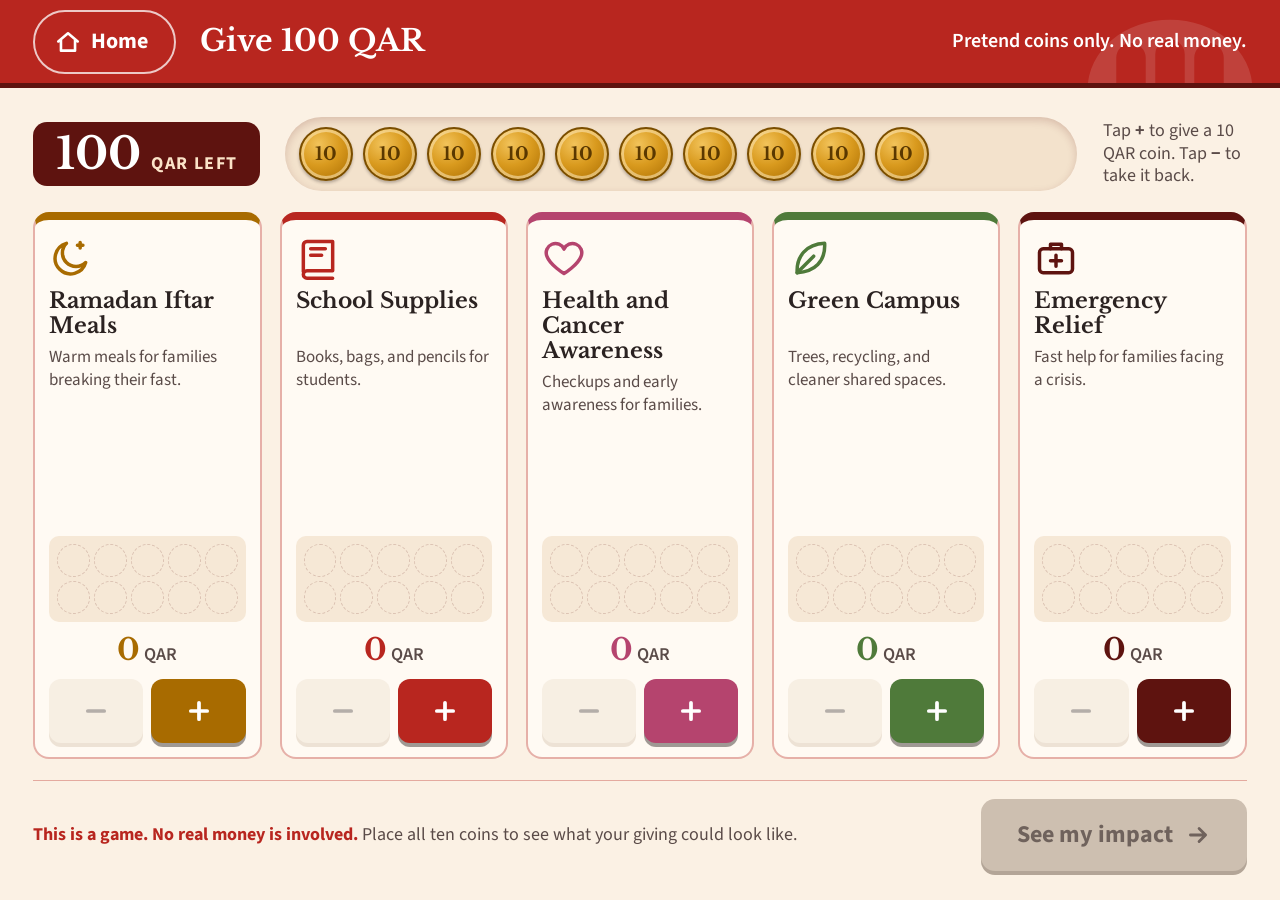
==== give.html @ dd8d4053 "Add Give 100 QAR donation allocation game Visitors place ten pretend 10 QAR coins across five causes" ====
<!doctype html>
<html lang="en">
<head>
  <meta charset="utf-8">
  <meta name="viewport" content="width=device-width, initial-scale=1, maximum-scale=1, user-scalable=no, viewport-fit=cover">
  <title>Give 100 QAR | Bridges of Hope</title>
  <meta name="theme-color" content="#B8261F">
  <meta name="mobile-web-app-capable" content="yes">
  <meta name="apple-mobile-web-app-capable" content="yes">
  <meta name="apple-mobile-web-app-status-bar-style" content="black-translucent">
  <link rel="manifest" href="manifest.webmanifest">
  <link rel="icon" type="image/png" href="assets/icon-192.png">
  <link rel="apple-touch-icon" href="assets/icon-180.png">
  <link rel="preconnect" href="https://fonts.googleapis.com">
  <link rel="preconnect" href="https://fonts.gstatic.com" crossorigin>
  <link rel="stylesheet" href="https://fonts.googleapis.com/css2?family=Libre+Baskerville:wght@700&family=Source+Sans+3:wght@400;600;700&display=swap">
  <link rel="stylesheet" href="css/style.css">
</head>
<body>
  <div class="screen">
    <header class="bar">
      <a class="home-btn" href="index.html">
        <svg viewBox="0 0 24 24" fill="none" stroke="currentColor" stroke-width="2.4" stroke-linecap="round" stroke-linejoin="round" aria-hidden="true"><path d="M3 11.5 12 4l9 7.5M5.5 9.5V20h13V9.5"/></svg>
        Home
      </a>
      <h1>Give 100 QAR</h1>
      <div class="bar-meta">Pretend coins only. No real money.</div>
      <svg class="bar-arch" viewBox="0 0 600 300" aria-hidden="true"><path fill="#fff" fill-rule="evenodd" d="M110 300 A190 160 0 0 1 490 300 Z M176 300 V228 A34 34 0 0 1 244 228 V300 Z M266 300 V220 A34 34 0 0 1 334 220 V300 Z M356 300 V228 A34 34 0 0 1 424 228 V300 Z"/></svg>
    </header>

    <main class="stage">
      <section class="play" id="play">
        <div class="give-top">
          <div class="counter" aria-live="polite"><b id="left">100</b><small>QAR left</small></div>
          <div class="tray" id="tray" aria-label="Your coins"></div>
          <p class="howto">Tap <b>+</b> to give a 10 QAR coin. Tap <b>&minus;</b> to take it back.</p>
        </div>

        <div class="causes" id="causes"></div>

        <div class="give-foot">
          <p><strong>This is a game. No real money is involved.</strong> Place all ten coins to see what your giving could look like.</p>
          <button class="btn btn-gold" id="impact-btn" type="button" disabled>
            See my impact
            <svg viewBox="0 0 24 24" fill="none" stroke="currentColor" stroke-width="2.6" stroke-linecap="round" stroke-linejoin="round" aria-hidden="true"><path d="M5 12h14M13 6l6 6-6 6"/></svg>
          </button>
        </div>
      </section>

      <section class="impact" id="impact" hidden>
        <div class="donut-wrap">
          <svg class="donut" id="donut" viewBox="0 0 200 200" role="img" aria-label="Your 100 QAR split across causes"></svg>
          <ul class="legend" id="legend"></ul>
        </div>
        <div class="style-card">
          <p class="kicker">Your giving style</p>
          <h2 id="style-name"></h2>
          <p class="style-desc" id="style-desc"></p>
          <hr class="rule rule-strong">
          <div class="illus-head"><h3>What your coins could do</h3><span class="tag">Illustrative only</span></div>
          <ul class="illus" id="illus"></ul>
          <div class="btn-row">
            <button class="btn" id="again-btn" type="button">
              <svg viewBox="0 0 24 24" fill="none" stroke="currentColor" stroke-width="2.6" stroke-linecap="round" stroke-linejoin="round" aria-hidden="true"><path d="M3 12a9 9 0 1 0 3-6.7M3 4v5h5"/></svg>
              Play again
            </button>
            <a class="btn btn-ghost" href="index.html">Home</a>
          </div>
        </div>
      </section>
    </main>
  </div>

  <script src="js/app.js"></script>
  <script src="js/give.js"></script>
</body>
</html>
---- css/style.css ----
:root {
  --brick: #B8261F;
  --deep: #5E130F;
  --gold: #A86B00;
  --cream: #FBF1E4;
  --ink: #2B2221;
  --paper: #FFFAF3;
  --line: rgba(184, 38, 31, 0.35);
  --right: #2E7D32;
  --wrong: #B8261F;
  --serif: "Libre Baskerville", Georgia, "Times New Roman", serif;
  --sans: "Source Sans 3", "Segoe UI", Roboto, Arial, sans-serif;
  --bar-h: 88px;
  --gutter: clamp(20px, 2.6vw, 40px);
}

*, *::before, *::after { box-sizing: border-box; }

html, body {
  height: 100%;
  margin: 0;
  overflow: hidden;
  background: var(--cream);
  color: var(--ink);
  font-family: var(--sans);
  font-size: 20px;
  line-height: 1.35;
  -webkit-font-smoothing: antialiased;
  -webkit-tap-highlight-color: transparent;
  -webkit-user-select: none;
  user-select: none;
  -webkit-touch-callout: none;
  touch-action: manipulation;
}

h1, h2, h3 { font-family: var(--serif); font-weight: 700; margin: 0; line-height: 1.15; }
p { margin: 0; }
button { font: inherit; color: inherit; cursor: pointer; touch-action: manipulation; }
a { color: inherit; }
[hidden] { display: none !important; }

.screen {
  height: 100vh;
  height: 100dvh;
  display: flex;
  flex-direction: column;
}

/* Buttons */
.btn {
  display: inline-flex;
  align-items: center;
  justify-content: center;
  gap: 12px;
  min-height: 72px;
  min-width: 64px;
  padding: 0 36px;
  border: 0;
  border-radius: 14px;
  background: var(--brick);
  color: #fff;
  font-family: var(--sans);
  font-size: 24px;
  font-weight: 700;
  text-decoration: none;
  box-shadow: 0 4px 0 var(--deep);
  transition: transform 0.08s ease, box-shadow 0.08s ease, opacity 0.2s ease;
}
.btn:active { transform: translateY(3px); box-shadow: 0 1px 0 var(--deep); }
.btn:disabled { background: #cdbfb0; color: #6f625c; box-shadow: 0 4px 0 #b3a597; cursor: not-allowed; }
.btn-gold { background: var(--gold); box-shadow: 0 4px 0 #6b4400; }
.btn-gold:active { box-shadow: 0 1px 0 #6b4400; }
.btn-ghost { background: transparent; color: var(--brick); border: 3px solid var(--brick); box-shadow: none; }
.btn-ghost:active { background: rgba(184, 38, 31, 0.08); }
.btn svg { width: 26px; height: 26px; flex: none; }

/* Top bar on game screens */
.bar {
  flex: none;
  height: var(--bar-h);
  display: flex;
  align-items: center;
  gap: 24px;
  padding: 0 var(--gutter);
  background: var(--brick);
  color: #fff;
  border-bottom: 5px solid var(--deep);
  position: relative;
  overflow: hidden;
}
.bar h1 { font-size: 30px; white-space: nowrap; }
.bar .bar-meta { margin-left: auto; font-size: 20px; font-weight: 600; white-space: nowrap; }
.bar-arch { position: absolute; right: -20px; bottom: -6px; width: 260px; opacity: 0.12; pointer-events: none; }

.home-btn {
  display: inline-flex;
  align-items: center;
  gap: 10px;
  min-height: 64px;
  min-width: 64px;
  padding: 0 26px 0 20px;
  border: 2px solid rgba(255, 255, 255, 0.75);
  border-radius: 999px;
  color: #fff;
  font-size: 22px;
  font-weight: 700;
  text-decoration: none;
  position: relative;
  z-index: 1;
}
.home-btn:active { background: rgba(255, 255, 255, 0.18); }
.home-btn svg { width: 26px; height: 26px; }

.kicker {
  font-size: 16px;
  font-weight: 700;
  letter-spacing: 0.16em;
  text-transform: uppercase;
  color: var(--brick);
}

.rule { border: 0; border-top: 1.5px solid var(--line); margin: 0; }
.rule-strong { border-top: 3px solid var(--brick); }

.stage {
  flex: 1;
  min-height: 0;
  position: relative;
  padding: clamp(18px, 3.2vh, 36px) var(--gutter);
  display: flex;
  flex-direction: column;
}

/* ---------- Home ---------- */
.home {
  height: 100vh;
  height: 100dvh;
  display: grid;
  grid-template-columns: 1.12fr 1fr;
}
.hero {
  position: relative;
  overflow: hidden;
  background: var(--brick);
  color: #fff;
  padding: clamp(28px, 5vh, 56px) clamp(32px, 4vw, 60px);
  padding-bottom: calc(clamp(170px, 30vh, 260px) + 16px);
  display: flex;
  flex-direction: column;
  justify-content: center;
  gap: clamp(14px, 2.4vh, 24px);
  border-right: 6px solid var(--deep);
}
.hero > * { position: relative; z-index: 1; }
.logo-disc {
  width: clamp(150px, 26vh, 230px);
  aspect-ratio: 1;
  border-radius: 50%;
  background: var(--cream);
  padding: 4%;
  box-shadow: 0 0 0 6px rgba(255, 255, 255, 0.18), 0 10px 30px rgba(43, 34, 33, 0.35);
}
.logo-disc img { width: 100%; height: 100%; display: block; }
.hero .eyebrow {
  font-size: clamp(15px, 1.5vw, 18px);
  font-weight: 700;
  letter-spacing: 0.14em;
  text-transform: uppercase;
  white-space: nowrap;
  color: #FBE3C8;
  display: flex;
  align-items: center;
  gap: 14px;
}
.hero .eyebrow::before { content: ""; width: 40px; border-top: 2px solid #FBE3C8; }
.hero h1 {
  font-size: clamp(40px, 4.3vw, 66px);
  line-height: 1.08;
  letter-spacing: -0.01em;
  text-wrap: balance;
}
.hero h1 em { font-style: normal; color: #FFD9A3; }
.hero-art {
  position: absolute !important;
  left: 50%;
  bottom: -2px;
  height: clamp(170px, 30vh, 260px);
  width: auto;
  transform: translateX(-50%);
  z-index: 0 !important;
  color: #fff;
  opacity: 0.16;
  pointer-events: none;
}

.choices {
  background: var(--cream);
  padding: clamp(28px, 5vh, 56px) clamp(28px, 3.6vw, 56px);
  display: flex;
  flex-direction: column;
  justify-content: center;
  gap: clamp(16px, 2.6vh, 26px);
  position: relative;
}
.choices h2 { font-size: clamp(28px, 2.6vw, 38px); color: var(--deep); }
.choice {
  display: grid;
  grid-template-columns: auto 1fr auto;
  align-items: center;
  gap: 22px;
  min-height: clamp(130px, 21vh, 170px);
  padding: 20px 26px;
  border-radius: 18px;
  background: var(--paper);
  border: 3px solid var(--brick);
  text-decoration: none;
  color: var(--ink);
  box-shadow: 0 6px 0 var(--brick);
  transition: transform 0.08s ease, box-shadow 0.08s ease;
}
.choice:active { transform: translateY(5px); box-shadow: 0 1px 0 var(--brick); }
.choice .num {
  font-family: var(--serif);
  font-size: 22px;
  color: var(--gold);
  border-right: 2px solid var(--line);
  padding-right: 18px;
  align-self: stretch;
  display: flex;
  align-items: center;
}
.choice strong { display: block; font-family: var(--serif); font-size: clamp(26px, 2.6vw, 38px); white-space: nowrap; color: var(--brick); line-height: 1.1; }
.choice small { display: block; margin-top: 8px; font-size: 19px; color: #5a4b48; line-height: 1.3; }
.choice .go {
  width: 64px;
  height: 64px;
  border-radius: 50%;
  background: var(--brick);
  color: #fff;
  display: grid;
  place-items: center;
}
.choice .go svg { width: 30px; height: 30px; }
.choice.gold { border-color: var(--gold); box-shadow: 0 6px 0 var(--gold); }
.choice.gold:active { box-shadow: 0 1px 0 var(--gold); }
.choice.gold strong { color: var(--gold); }
.choice.gold .go { background: var(--gold); }
.home-note { font-size: 17px; color: #6b5a56; }

/* ---------- Trivia ---------- */
.dots { display: flex; gap: 10px; position: relative; z-index: 1; }
.dots span { width: 16px; height: 16px; border-radius: 50%; border: 2px solid rgba(255, 255, 255, 0.8); }
.dots span.done { background: #fff; }
.dots span.now { background: #FFD9A3; border-color: #FFD9A3; transform: scale(1.2); }

.q-view { flex: 1; min-height: 0; display: flex; flex-direction: column; gap: clamp(14px, 2.4vh, 24px); }
.q-head { display: flex; flex-direction: column; gap: 10px; }
.q-text { font-size: clamp(32px, 3.5vw, 48px); color: var(--ink); text-wrap: balance; max-width: 36ch; }
.answers { display: grid; grid-template-columns: 1fr 1fr; gap: clamp(12px, 1.8vh, 18px) 18px; }
.answer {
  min-height: clamp(96px, 16vh, 136px);
  padding: 14px 22px;
  border-radius: 16px;
  border: 3px solid var(--ink);
  background: var(--paper);
  color: var(--ink);
  font-size: clamp(24px, 2.5vw, 31px);
  font-weight: 600;
  line-height: 1.2;
  text-align: left;
  display: flex;
  align-items: center;
  gap: 16px;
  box-shadow: 0 5px 0 var(--ink);
  transition: transform 0.08s ease, box-shadow 0.08s ease, opacity 0.25s ease, background 0.2s ease;
}
.answer:active:not(:disabled) { transform: translateY(4px); box-shadow: 0 1px 0 var(--ink); }
.answer .letter {
  flex: none;
  width: 44px;
  height: 44px;
  border-radius: 50%;
  border: 2px solid currentColor;
  display: grid;
  place-items: center;
  font-family: var(--serif);
  font-size: 20px;
}
.answer .mark { margin-left: auto; flex: none; width: 34px; height: 34px; display: none; }
.answer:disabled { cursor: default; }
.answer.is-correct { background: var(--right); border-color: var(--right); color: #fff; box-shadow: 0 5px 0 #1B4D1E; opacity: 1; }
.answer.is-wrong { background: var(--wrong); border-color: var(--wrong); color: #fff; box-shadow: 0 5px 0 var(--deep); opacity: 1; }
.answer.is-correct .mark, .answer.is-wrong .mark { display: block; }
.answer.is-dim { opacity: 0.4; }
.answers.tf .answer { justify-content: center; font-size: 40px; font-family: var(--serif); min-height: clamp(150px, 30vh, 240px); }
.answers.tf .answer .mark { margin-left: 8px; }

.feedback {
  margin-top: auto;
  display: grid;
  grid-template-columns: 1fr auto;
  align-items: center;
  gap: 24px;
  padding: 18px 24px;
  border-top: 3px solid var(--brick);
  background: var(--paper);
  border-radius: 0 0 16px 16px;
  visibility: hidden;
  opacity: 0;
  transform: translateY(8px);
  transition: opacity 0.25s ease, transform 0.25s ease;
}
.feedback.show { visibility: visible; opacity: 1; transform: none; }
.verdict { font-family: var(--serif); font-size: 28px; }
.verdict.good { color: var(--right); }
.verdict.bad { color: var(--wrong); }
.fact { margin-top: 6px; font-size: 21px; line-height: 1.35; }
.fact strong { color: var(--gold); }

.end-view {
  flex: 1;
  display: grid;
  grid-template-columns: auto 1fr;
  align-items: center;
  gap: clamp(32px, 5vw, 72px);
  padding: 0 clamp(0px, 3vw, 40px);
}
.score-disc {
  width: clamp(220px, 40vh, 320px);
  aspect-ratio: 1;
  border-radius: 50%;
  background: var(--brick);
  color: #fff;
  display: flex;
  flex-direction: column;
  align-items: center;
  justify-content: center;
  box-shadow: 0 0 0 10px var(--cream), 0 0 0 13px var(--brick);
}
.score-disc .big { font-family: var(--serif); font-size: clamp(76px, 13vh, 108px); line-height: 1; }
.score-disc .small { font-size: 22px; font-weight: 600; margin-top: 8px; color: #FBE3C8; }
.end-copy { display: flex; flex-direction: column; gap: 18px; }
.end-copy h2 { font-size: clamp(36px, 4vw, 54px); color: var(--deep); }
.end-copy p { font-size: 24px; max-width: 30ch; }
.btn-row { display: flex; gap: 18px; flex-wrap: wrap; margin-top: 10px; }

/* ---------- Give ---------- */
.play { flex: 1; min-height: 0; display: flex; flex-direction: column; }
.give-top { display: flex; align-items: center; gap: clamp(16px, 2vw, 28px); }
.counter {
  flex: none;
  display: flex;
  align-items: baseline;
  gap: 10px;
  padding: 10px 22px;
  border-radius: 14px;
  background: var(--deep);
  color: #fff;
  min-width: 210px;
}
.counter b { font-family: var(--serif); font-size: 44px; line-height: 1; min-width: 2.6ch; text-align: right; }
.counter small { font-size: 18px; font-weight: 700; letter-spacing: 0.08em; text-transform: uppercase; color: #FBE3C8; }
.tray {
  flex: 1;
  min-width: 0;
  display: flex;
  align-items: center;
  gap: clamp(4px, 0.8vw, 10px);
  padding: 10px 14px;
  border-radius: 999px;
  background: #F3E2CC;
  box-shadow: inset 0 3px 8px rgba(94, 19, 15, 0.18);
  min-height: 74px;
}
.tray .slot { width: clamp(42px, 4.4vw, 54px); aspect-ratio: 1; border-radius: 50%; border: 2px dashed rgba(94, 19, 15, 0.25); flex: none; }

.coin {
  border-radius: 50%;
  background: radial-gradient(circle at 35% 30%, #F2C35A 0%, #D99A1E 45%, var(--gold) 100%);
  border: 2px solid #7A4E00;
  box-shadow: inset 0 0 0 3px rgba(255, 236, 190, 0.55), 0 2px 3px rgba(43, 34, 33, 0.3);
  color: #5A3800;
  font-family: var(--serif);
  font-weight: 700;
  display: grid;
  place-items: center;
}
.slot.filled { border: 0; }
.tray .slot.filled { background: none; }
.slot.filled::after { content: none; }
.tray .slot.filled .coin, .pile .slot.filled .coin { display: grid; }
.slot .coin { width: 100%; height: 100%; display: none; font-size: 18px; }
.pile .slot .coin { font-size: 11px; border-width: 1.5px; }
.coin.flying { position: fixed; z-index: 50; margin: 0; pointer-events: none; transition: transform 0.5s cubic-bezier(0.3, 0.7, 0.3, 1); will-change: transform; }

.howto { font-size: 18px; color: #5a4b48; max-width: 16ch; line-height: 1.25; flex: none; }

.causes {
  flex: 1;
  min-height: 0;
  display: grid;
  grid-template-columns: repeat(5, minmax(0, 1fr));
  gap: clamp(10px, 1.4vw, 18px);
  margin-top: clamp(14px, 2.4vh, 24px);
}
.cause {
  min-width: 0;
  display: flex;
  flex-direction: column;
  gap: 8px;
  padding: 16px 14px 14px;
  border-radius: 16px;
  background: var(--paper);
  border: 2px solid var(--line);
  border-top: 8px solid var(--c, var(--brick));
  transition: box-shadow 0.2s ease, transform 0.2s ease;
}
.cause.has { box-shadow: 0 6px 18px rgba(94, 19, 15, 0.14); }
.cause .icon { width: 44px; height: 44px; color: var(--c, var(--brick)); }
.cause h3 { font-size: clamp(18px, 1.7vw, 22px); color: var(--ink); line-height: 1.15; min-height: 2.3em; }
.cause p { font-size: clamp(15px, 1.4vw, 17px); color: #5a4b48; line-height: 1.3; }
.pile {
  margin-top: auto;
  display: grid;
  grid-template-columns: repeat(5, 1fr);
  gap: 4px;
  padding: 8px;
  border-radius: 10px;
  background: #F6E8D6;
}
.pile .slot { aspect-ratio: 1; border-radius: 50%; border: 1.5px dashed rgba(94, 19, 15, 0.18); }
.amount { text-align: center; font-size: 18px; font-weight: 600; color: #5a4b48; }
.amount b { font-family: var(--serif); font-size: 30px; color: var(--c, var(--brick)); }
.stepper { display: grid; grid-template-columns: 1fr 1fr; gap: 8px; }
.step {
  min-height: 64px;
  border-radius: 12px;
  border: 0;
  font-size: 36px;
  font-weight: 700;
  line-height: 1;
  display: grid;
  place-items: center;
  transition: transform 0.08s ease, box-shadow 0.08s ease;
}
.step.plus { background: var(--c, var(--brick)); color: #fff; box-shadow: 0 4px 0 rgba(43, 34, 33, 0.45); }
.step.minus { background: #EADBC8; color: var(--ink); box-shadow: 0 4px 0 #CDB89E; }
.step:active:not(:disabled) { transform: translateY(3px); box-shadow: none; }
.step:disabled { opacity: 0.35; cursor: not-allowed; }
.step svg { width: 28px; height: 28px; }

.give-foot {
  flex: none;
  display: flex;
  align-items: center;
  gap: 24px;
  margin-top: clamp(14px, 2.4vh, 22px);
  padding-top: clamp(12px, 2vh, 18px);
  border-top: 1.5px solid var(--line);
}
.give-foot p { font-size: 18px; color: #5a4b48; flex: 1; }
.give-foot p strong { color: var(--brick); }
.give-foot .btn { flex: none; }

/* Impact */
.impact {
  flex: 1;
  min-height: 0;
  display: grid;
  grid-template-columns: minmax(0, 0.9fr) minmax(0, 1.1fr);
  gap: clamp(24px, 4vw, 56px);
  align-items: center;
}
.donut-wrap { display: flex; flex-direction: column; align-items: center; gap: clamp(12px, 2.4vh, 22px); }
.donut { width: clamp(200px, 38vh, 290px); height: auto; overflow: visible; }
.donut .center-num { font-family: var(--serif); font-weight: 700; font-size: 40px; fill: var(--ink); }
.donut .center-sub { font-family: var(--sans); font-size: 15px; font-weight: 700; letter-spacing: 0.12em; fill: #6b5a56; }
.legend { list-style: none; margin: 0; padding: 0; display: grid; grid-template-columns: 1fr; gap: 4px; width: 100%; max-width: 340px; }
.legend li { display: flex; align-items: center; gap: 10px; font-size: 17px; min-width: 0; }
.legend .sw { width: 16px; height: 16px; border-radius: 4px; flex: none; }
.legend .nm { flex: 1; min-width: 0; }
.legend b { font-family: var(--serif); flex: none; }
.legend li.zero { opacity: 0.45; }

.style-card { display: flex; flex-direction: column; gap: clamp(8px, 1.4vh, 14px); }
.style-card h2 { font-size: clamp(36px, 4vw, 54px); color: var(--brick); }
.style-card .style-desc { font-size: 22px; max-width: 34ch; }
.illus-head { display: flex; align-items: center; gap: 12px; margin-top: 4px; }
.illus-head h3 { font-size: 20px; color: var(--deep); }
.tag {
  font-size: 13px;
  font-weight: 700;
  letter-spacing: 0.12em;
  text-transform: uppercase;
  padding: 4px 10px;
  border-radius: 999px;
  border: 1.5px solid var(--gold);
  color: var(--gold);
  white-space: nowrap;
}
.illus { list-style: none; margin: 0; padding: 0; display: flex; flex-direction: column; gap: 6px; }
.illus li { display: flex; gap: 12px; align-items: baseline; font-size: clamp(17px, 1.6vw, 19px); line-height: 1.3; }
.illus .sw { width: 12px; height: 12px; border-radius: 3px; flex: none; transform: translateY(1px); }

@media (prefers-reduced-motion: reduce) {
  *, *::before, *::after { transition-duration: 0.01ms !important; animation-duration: 0.01ms !important; }
}

/* Short landscape screens */
@media (max-height: 700px) {
  :root { --bar-h: 76px; }
  .cause p { display: none; }
}
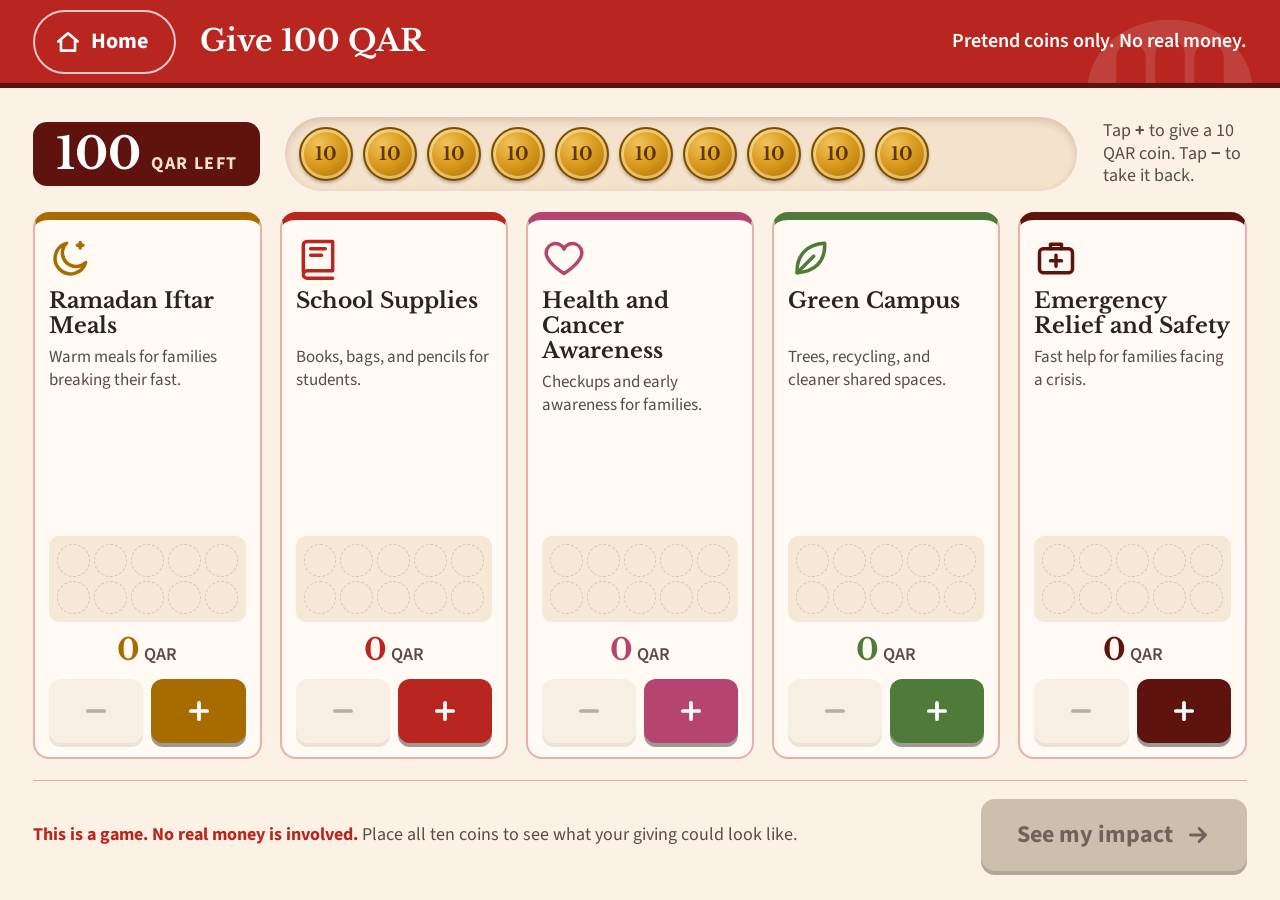
==== commit 1f9ee229: "Tie the games to the Youth Leading for Peace and Security theme Adds the theme kicker and a new subh" ====
--- a/give.html
+++ b/give.html
@@ -57,8 +57,9 @@
           <h2 id="style-name"></h2>
           <p class="style-desc" id="style-desc"></p>
           <hr class="rule rule-strong">
-          <div class="illus-head"><h3>What your coins could do</h3><span class="tag">Illustrative only</span></div>
+          <div class="illus-head"><h3>How your choices build a safer, more peaceful community</h3><span class="tag">Illustrative only</span></div>
           <ul class="illus" id="illus"></ul>
+          <p class="closing">Secure communities start with small actions like yours.</p>
           <div class="btn-row">
             <button class="btn" id="again-btn" type="button">
               <svg viewBox="0 0 24 24" fill="none" stroke="currentColor" stroke-width="2.6" stroke-linecap="round" stroke-linejoin="round" aria-hidden="true"><path d="M3 12a9 9 0 1 0 3-6.7M3 4v5h5"/></svg>
--- a/css/style.css
+++ b/css/style.css
@@ -108,8 +108,9 @@
   position: relative;
   z-index: 1;
 }
+.home-btn { flex: none; }
 .home-btn:active { background: rgba(255, 255, 255, 0.18); }
-.home-btn svg { width: 26px; height: 26px; }
+.home-btn svg { width: 26px; height: 26px; flex: none; }
 
 .kicker {
   font-size: 16px;
@@ -160,7 +161,7 @@
   padding: 4%;
   box-shadow: 0 0 0 6px rgba(255, 255, 255, 0.18), 0 10px 30px rgba(43, 34, 33, 0.35);
 }
-.logo-disc img { width: 100%; height: 100%; display: block; }
+.logo-disc img, .logo-disc svg { width: 100%; height: 100%; display: block; }
 .hero .eyebrow {
   font-size: clamp(15px, 1.5vw, 18px);
   font-weight: 700;
@@ -180,6 +181,16 @@
   text-wrap: balance;
 }
 .hero h1 em { font-style: normal; color: #FFD9A3; }
+.hero-theme {
+  font-size: clamp(14px, 1.4vw, 17px);
+  font-weight: 700;
+  letter-spacing: 0.14em;
+  text-transform: uppercase;
+  color: #fff;
+  padding-top: 12px;
+  border-top: 2px solid rgba(255, 255, 255, 0.45);
+  align-self: flex-start;
+}
 .hero-art {
   position: absolute !important;
   left: 50%;
@@ -245,7 +256,6 @@
 .choice.gold:active { box-shadow: 0 1px 0 var(--gold); }
 .choice.gold strong { color: var(--gold); }
 .choice.gold .go { background: var(--gold); }
-.home-note { font-size: 17px; color: #6b5a56; }
 
 /* ---------- Trivia ---------- */
 .dots { display: flex; gap: 10px; position: relative; z-index: 1; }
@@ -501,13 +511,157 @@
 .illus { list-style: none; margin: 0; padding: 0; display: flex; flex-direction: column; gap: 6px; }
 .illus li { display: flex; gap: 12px; align-items: baseline; font-size: clamp(17px, 1.6vw, 19px); line-height: 1.3; }
 .illus .sw { width: 12px; height: 12px; border-radius: 3px; flex: none; transform: translateY(1px); }
+.illus-head { flex-wrap: wrap; row-gap: 6px; }
+.closing { font-family: var(--serif); font-weight: 700; font-size: clamp(17px, 1.6vw, 20px); color: var(--brick); }
 
 @media (prefers-reduced-motion: reduce) {
   *, *::before, *::after { transition-duration: 0.01ms !important; animation-duration: 0.01ms !important; }
 }
 
 /* Short landscape screens */
-@media (max-height: 700px) {
+@media (max-height: 700px) and (min-height: 521px) and (min-width: 761px) {
   :root { --bar-h: 76px; }
   .cause p { display: none; }
 }
+
+/* Phones (either orientation): single column, page scrolls */
+@media (max-width: 760px), (max-height: 520px) {
+  :root { --gutter: 16px; --bar-h: auto; }
+  html, body { height: auto; min-height: 100%; overflow-x: hidden; overflow-y: auto; font-size: 18px; }
+  .screen { height: auto; min-height: 100vh; min-height: 100dvh; }
+  .btn { min-height: 64px; padding: 0 24px; font-size: 21px; }
+
+  .bar { padding: 10px var(--gutter); gap: 14px; min-height: 76px; }
+  .bar h1 { font-size: 22px; white-space: normal; }
+  .bar .bar-meta { font-size: 16px; }
+  .home-btn { padding: 0 16px; font-size: 19px; }
+  .bar-arch, .dots { display: none; }
+  .bar-meta:not(#progress-text) { display: none; }
+
+  .stage { padding: 20px var(--gutter) 24px; }
+
+  /* Home */
+  .home { height: auto; min-height: 100dvh; grid-template-columns: 1fr; grid-template-rows: auto 1fr; }
+  .hero {
+    display: grid;
+    grid-template-columns: 96px 1fr;
+    grid-template-areas: "logo eyebrow" "logo title" "logo theme";
+    align-items: center;
+    column-gap: 16px;
+    row-gap: 6px;
+    padding: 22px var(--gutter) 64px;
+    border-right: 0;
+    border-bottom: 5px solid var(--deep);
+  }
+  .logo-disc { grid-area: logo; width: 96px; box-shadow: 0 0 0 4px rgba(255, 255, 255, 0.18), 0 6px 16px rgba(43, 34, 33, 0.3); }
+  .hero .eyebrow { grid-area: eyebrow; align-self: end; font-size: 12px; letter-spacing: 0.12em; white-space: normal; }
+  .hero .eyebrow::before { display: none; }
+  .hero h1 { grid-area: title; align-self: start; font-size: clamp(24px, 7vw, 32px); line-height: 1.1; }
+  .hero-art { height: 70px; opacity: 0.18; }
+  .hero-theme { grid-area: theme; font-size: 11px; letter-spacing: 0.1em; padding-top: 8px; }
+  .choices { padding: 22px var(--gutter) 28px; gap: 14px; justify-content: flex-start; }
+  .choices h2 { font-size: 21px; }
+  .choice { grid-template-columns: 1fr auto; min-height: 0; padding: 18px 16px 18px 20px; gap: 12px; }
+  .choice .num { display: none; }
+  .choice strong { font-size: 25px; }
+  .choice small { font-size: 16px; margin-top: 4px; }
+  .choice .go { width: 56px; height: 56px; }
+  /* Trivia */
+  .bar:has(#progress-text) h1 { display: none; }
+  .bar .bar-meta#progress-text { margin-left: auto; font-size: 17px; }
+  .q-view { gap: 18px; }
+  .q-text { font-size: clamp(24px, 6.6vw, 30px); max-width: none; }
+  .answers { grid-template-columns: 1fr; gap: 12px; }
+  .answer { min-height: 68px; font-size: 19px; padding: 10px 14px; gap: 12px; }
+  .answer .letter { width: 36px; height: 36px; font-size: 17px; }
+  .answer .mark { width: 28px; height: 28px; }
+  .answers.tf { grid-template-columns: 1fr 1fr; }
+  .answers.tf .answer { min-height: 120px; font-size: 26px; padding: 10px; gap: 8px; }
+  .answers.tf .answer .mark { margin-left: 0; width: 24px; height: 24px; }
+  .feedback { grid-template-columns: 1fr; gap: 14px; padding: 16px; margin-top: 8px; }
+  .feedback .btn { width: 100%; }
+  .feedback:not(.show) { display: none; }
+  .verdict { font-size: 22px; }
+  .fact { font-size: 18px; }
+  .end-view { grid-template-columns: 1fr; justify-items: center; text-align: center; gap: 28px; padding: 12px 0; }
+  .score-disc { width: 200px; }
+  .score-disc .big { font-size: 68px; }
+  .end-copy { align-items: center; }
+  .end-copy h2 { font-size: 34px; }
+  .end-copy p { font-size: 20px; }
+  .end-copy .rule { width: 100%; }
+  .btn-row { justify-content: center; }
+
+  /* Give */
+  .give-top {
+    position: sticky;
+    top: 0;
+    z-index: 6;
+    flex-wrap: wrap;
+    gap: 10px 12px;
+    margin: -20px calc(var(--gutter) * -1) 0;
+    padding: 12px var(--gutter);
+    background: var(--cream);
+    border-bottom: 1.5px solid var(--line);
+  }
+  .counter { min-width: 0; padding: 6px 14px; }
+  .counter b { font-size: 30px; }
+  .counter small { font-size: 14px; }
+  .howto { flex: 1; min-width: 0; max-width: none; font-size: 15px; }
+  .tray { order: 3; flex-basis: 100%; gap: 4px; padding: 6px 10px; min-height: 0; border-radius: 14px; justify-content: space-between; }
+  .tray .slot { width: auto; flex: 1; max-width: 40px; }
+  .slot .coin { font-size: 11px; }
+  .causes { grid-template-columns: repeat(auto-fill, minmax(min(100%, 300px), 1fr)); gap: 12px; margin-top: 14px; }
+  .cause {
+    display: grid;
+    grid-template-columns: 34px minmax(0, 1fr) auto;
+    grid-template-areas: "icon title amount" "icon desc amount" "pile pile step";
+    align-items: center;
+    gap: 4px 10px;
+    padding: 12px;
+    border-top-width: 2px;
+    border-left: 8px solid var(--c, var(--brick));
+  }
+  .cause .icon { grid-area: icon; width: 32px; height: 32px; align-self: start; }
+  .cause h3 { grid-area: title; min-height: 0; font-size: 18px; overflow-wrap: anywhere; }
+  .cause p { grid-area: desc; display: block; font-size: 14px; }
+  .cause .amount { grid-area: amount; font-size: 13px; text-align: right; }
+  .cause .amount b { font-size: 26px; display: block; line-height: 1; }
+  .pile { grid-area: pile; grid-template-columns: repeat(10, 1fr); margin: 4px 0 0; padding: 5px; gap: 3px; align-self: center; }
+  .pile .slot .coin { font-size: 7px; }
+  .stepper { grid-area: step; grid-template-columns: 64px 64px; margin-top: 4px; }
+
+  .give-foot {
+    position: sticky;
+    bottom: 0;
+    z-index: 5;
+    flex-direction: column;
+    align-items: stretch;
+    gap: 10px;
+    margin: 16px calc(var(--gutter) * -1) -24px;
+    padding: 12px var(--gutter) 16px;
+    background: var(--cream);
+    box-shadow: 0 -6px 16px rgba(94, 19, 15, 0.12);
+  }
+  .give-foot p { font-size: 15px; }
+  .give-foot .btn { width: 100%; }
+
+  .impact { grid-template-columns: 1fr; gap: 24px; }
+  .donut { width: 220px; }
+  .style-card h2 { font-size: 34px; }
+  .style-card .style-desc { font-size: 19px; }
+  .illus-head { flex-wrap: wrap; }
+  .illus li { font-size: 16px; }
+}
+
+/* Phone landscape: use the width */
+@media (max-height: 520px) and (min-width: 600px) {
+  .home { grid-template-columns: 1fr 1fr; grid-template-rows: 1fr; }
+  .hero { border-right: 5px solid var(--deep); border-bottom: 0; align-content: center; }
+  .choices { justify-content: center; }
+  .answers { grid-template-columns: 1fr 1fr; }
+  .impact { grid-template-columns: auto 1fr; }
+  .end-view { grid-template-columns: auto 1fr; text-align: left; justify-items: start; }
+  .end-copy { align-items: flex-start; }
+  .btn-row { justify-content: flex-start; }
+}
